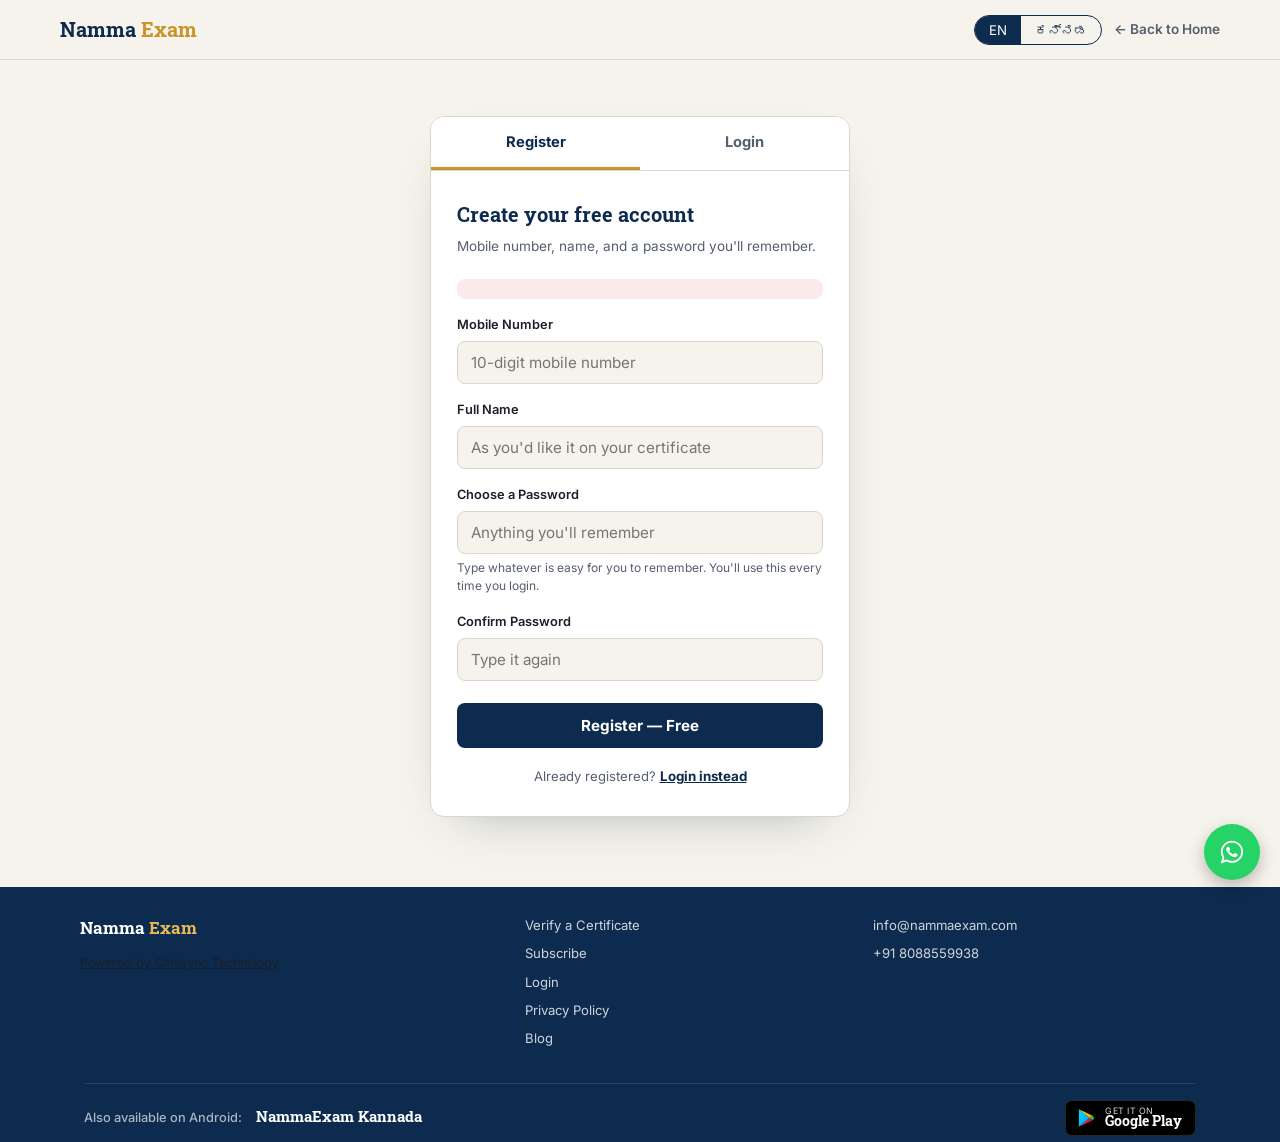
==== auth.html @ d2623f0a "Add files via upload" ====
<!DOCTYPE html>
<html lang="en" id="htmlRoot">
<head>
<meta charset="UTF-8">
<meta name="viewport" content="width=device-width, initial-scale=1.0">
<title>Namma Exam — Register / Login</title>
<link rel="icon" type="image/svg+xml" href="favicon.svg">
<link rel="preconnect" href="https://fonts.googleapis.com">
<link href="https://fonts.googleapis.com/css2?family=Roboto+Slab:wght@500;700&family=Inter:wght@400;500;600;700&family=Noto+Serif+Kannada:wght@600;700&family=Noto+Sans+Kannada:wght@400;500;600&display=swap" rel="stylesheet">
<style>
  :root{
    --navy:#0d2b4e; --navy-2:#14396b; --navy-soft:#eaf0f6;
    --gold:#c9942c; --gold-light:#e8b954;
    --paper:#f6f3ec; --ink:#1b1f2a; --ink-soft:#565f6e;
    --green:#1f7a4d; --green-soft:#e6f3ec;
    --red:#a33b3b; --red-soft:#fbeaea;
    --line:#dcd6c8; --radius:10px;
    --font-head-en:'Roboto Slab',serif; --font-body-en:'Inter',sans-serif;
    --font-head-kn:'Noto Serif Kannada',serif; --font-body-kn:'Noto Sans Kannada',sans-serif;
  }
  *{box-sizing:border-box; margin:0; padding:0;}
  body{ background:var(--paper); color:var(--ink); font-family:var(--font-body-en); line-height:1.55; min-height:100vh; }
  body.lang-kn{ font-family:var(--font-body-kn); }
  body.lang-kn h1,body.lang-kn h2,body.lang-kn .brand-name{ font-family:var(--font-head-kn); }
  h1,h2{ font-family:var(--font-head-en); color:var(--navy); }
  a{ color:inherit; text-decoration:none; }
  .wrap{ max-width:1160px; margin:0 auto; padding:0 24px; }
  button,input{ font-family:inherit; }

  header{ background:var(--paper); border-bottom:1px solid var(--line); }
  .header-inner{ display:flex; align-items:center; justify-content:space-between; padding:14px 0; }
  .brand-name{ font-family:var(--font-head-en); font-size:1.25rem; font-weight:700; color:var(--navy); }
  .brand-name span{ color:var(--gold); }
  .header-actions{ display:flex; align-items:center; gap:12px; }
  .lang-toggle{ display:flex; border:1.5px solid var(--navy); border-radius:999px; overflow:hidden; font-size:0.82rem; font-weight:600; }
  .lang-toggle button{ border:none; background:transparent; color:var(--navy); padding:6px 14px; cursor:pointer; }
  .lang-toggle button.active{ background:var(--navy); color:#fff; }
  .back-home{ font-size:0.85rem; color:var(--ink-soft); font-weight:600; }
  .back-home:hover{ color:var(--navy); }

  .auth-shell{ display:flex; justify-content:center; padding:56px 20px 70px; }
  .auth-card{ width:100%; max-width:420px; background:#fff; border:1px solid var(--line); border-radius:14px; box-shadow:0 20px 50px -30px rgba(13,43,78,0.4); overflow:hidden; }

  .tabs{ display:flex; border-bottom:1px solid var(--line); }
  .tab{ flex:1; text-align:center; padding:16px 0; font-weight:700; font-size:0.92rem; color:var(--ink-soft); cursor:pointer; background:#fff; border:none; border-bottom:3px solid transparent; }
  .tab.active{ color:var(--navy); border-bottom-color:var(--gold); }

  .panel{ padding:28px 26px 30px; display:none; }
  .panel.active{ display:block; }
  .panel h1{ font-size:1.25rem; margin-bottom:6px; }
  .panel .sub{ font-size:0.85rem; color:var(--ink-soft); margin-bottom:22px; }

  .field{ margin-bottom:16px; }
  .field label{ display:block; font-size:0.8rem; font-weight:600; color:var(--ink); margin-bottom:6px; }
  .field input{
    width:100%; padding:11px 13px; border:1.5px solid var(--line); border-radius:8px;
    font-size:0.95rem; color:var(--ink); background:var(--paper);
  }
  .field input:focus{ outline:none; border-color:var(--navy); background:#fff; }
  .hint{ font-size:0.75rem; color:var(--ink-soft); margin-top:5px; }

  .btn-primary{
    width:100%; background:var(--navy); color:#fff; font-weight:700; border:none;
    padding:13px; border-radius:8px; font-size:0.95rem; cursor:pointer; margin-top:6px;
  }
  .btn-primary:hover{ background:var(--navy-2); }
  .btn-primary:disabled{ opacity:0.6; cursor:not-allowed; }

  .msg{ font-size:0.85rem; padding:10px 12px; border-radius:8px; margin-bottom:16px; display:none; }
  .msg.error{ background:var(--red-soft); color:var(--red); display:block; }
  .msg.info{ background:var(--navy-soft); color:var(--navy); display:block; }

  .switcher{ text-align:center; font-size:0.82rem; color:var(--ink-soft); margin-top:18px; }
  .switcher button{ background:none; border:none; color:var(--navy); font-weight:700; cursor:pointer; text-decoration:underline; }

  /* Code reveal card */
  .code-reveal{ display:none; }
  .code-reveal.show{ display:block; }
  .code-box{
    background:var(--navy); color:#fff; border-radius:10px; padding:22px; text-align:center;
    margin-bottom:18px; position:relative; overflow:hidden;
  }
  .code-box .lbl{ font-size:0.72rem; letter-spacing:0.08em; text-transform:uppercase; color:var(--gold-light); font-weight:700; margin-bottom:8px; }
  .code-box .code{ font-family:var(--font-head-en); font-size:2rem; font-weight:700; letter-spacing:0.12em; margin-bottom:10px; }
  .code-box .copy-btn{
    background:rgba(255,255,255,0.15); border:1px solid rgba(255,255,255,0.4); color:#fff;
    padding:6px 14px; border-radius:999px; font-size:0.78rem; cursor:pointer; font-weight:600;
  }
  .code-box .copy-btn:hover{ background:rgba(255,255,255,0.25); }
  .save-warning{ font-size:0.82rem; color:var(--red); background:var(--red-soft); padding:10px 12px; border-radius:8px; margin-bottom:18px; font-weight:600; }

  @media (max-width:520px){ .code-box .code{ font-size:1.5rem; letter-spacing:0.08em; } }

  /* ===== Shared footer + WhatsApp button (site-wide component) ===== */
  .site-footer{ background:var(--navy); }
  .footer-grid{ display:grid; grid-template-columns:1.3fr 1fr 1fr; gap:20px; padding:28px 20px; max-width:1160px; margin:0 auto; }
  .footer-col{ display:flex; flex-direction:column; gap:8px; font-size:0.82rem; }
  .footer-col a{ color:rgba(255,255,255,0.8); text-decoration:none; }
  .footer-col a:hover{ color:#fff; }
  .footer-brand-name{ font-family:var(--font-head-en); font-weight:700; font-size:1.05rem; color:#fff; margin-bottom:4px; }
  .footer-brand-name span{ color:var(--gold-light); }
  .footer-powered{ font-size:0.78rem; text-decoration:underline; }
  #whatsapp-container{ position:fixed; bottom:20px; right:20px; z-index:60; }
  .wa-float{ display:flex; align-items:center; justify-content:center; width:56px; height:56px; background:#25D366; border-radius:50%; box-shadow:0 6px 16px rgba(0,0,0,0.25); transition:transform 0.15s ease; }
  .wa-float:hover{ transform:scale(1.08); }
  @media (max-width:640px){ .footer-grid{ grid-template-columns:1fr; } }
</style>
</head>
<body>

<header>
  <div class="wrap header-inner">
    <div class="brand-name">Namma <span>Exam</span></div>
    <div class="header-actions">
      <div class="lang-toggle">
        <button id="btn-en" data-lang="en" class="active" onclick="setLang('en')">EN</button>
        <button id="btn-kn" data-lang="kn" onclick="setLang('kn')">ಕನ್ನಡ</button>
      </div>
      <a href="index.html" class="back-home" data-en="← Back to Home" data-kn="← ಮುಖಪುಟಕ್ಕೆ ಹಿಂತಿರುಗಿ">← Back to Home</a>
    </div>
  </div>
</header>

<div class="auth-shell">
  <div class="auth-card">
    <div class="tabs">
      <button class="tab active" id="tab-register" onclick="switchTab('register')" data-en="Register" data-kn="ನೋಂದಣಿ">Register</button>
      <button class="tab" id="tab-login" onclick="switchTab('login')" data-en="Login" data-kn="ಲಾಗಿನ್">Login</button>
    </div>

    <!-- REGISTER PANEL -->
    <div class="panel active" id="panel-register">
      <div id="register-form-view">
        <h1 data-en="Create your free account" data-kn="ನಿಮ್ಮ ಉಚಿತ ಖಾತೆ ರಚಿಸಿ">Create your free account</h1>
        <p class="sub" data-en="Mobile number, name, and a password you'll remember." data-kn="ಮೊಬೈಲ್ ಸಂಖ್ಯೆ, ಹೆಸರು, ಮತ್ತು ನೀವು ನೆನಪಿಡುವ ಪಾಸ್‌ವರ್ಡ್.">Mobile number, name, and a password you'll remember.</p>

        <div class="msg error" id="register-error"></div>

        <div class="field">
          <label data-en="Mobile Number" data-kn="ಮೊಬೈಲ್ ಸಂಖ್ಯೆ">Mobile Number</label>
          <input type="tel" id="reg-mobile" placeholder="10-digit mobile number" maxlength="10" inputmode="numeric">
        </div>
        <div class="field">
          <label data-en="Full Name" data-kn="ಪೂರ್ಣ ಹೆಸರು">Full Name</label>
          <input type="text" id="reg-name" placeholder="As you'd like it on your certificate">
        </div>
        <div class="field">
          <label data-en="Choose a Password" data-kn="ಪಾಸ್‌ವರ್ಡ್ ಆಯ್ಕೆಮಾಡಿ">Choose a Password</label>
          <input type="password" id="reg-pin" placeholder="Anything you'll remember">
          <div class="hint" data-en="Type whatever is easy for you to remember. You'll use this every time you login." data-kn="ನೆನಪಿಡಲು ಸುಲಭವಾದುದನ್ನು ಟೈಪ್ ಮಾಡಿ. ಪ್ರತಿ ಬಾರಿ ಲಾಗಿನ್‌ಗೆ ಇದೇ ಬಳಸುತ್ತೀರಿ.">Type whatever is easy for you to remember. You'll use this every time you login.</div>
        </div>
        <div class="field">
          <label data-en="Confirm Password" data-kn="ಪಾಸ್‌ವರ್ಡ್ ದೃಢೀಕರಿಸಿ">Confirm Password</label>
          <input type="password" id="reg-pin-confirm" placeholder="Type it again">
        </div>

        <button class="btn-primary" id="register-btn" onclick="doRegister()" data-en="Register — Free" data-kn="ನೋಂದಣಿ — ಉಚಿತ">Register — Free</button>

        <div class="switcher">
          <span data-en="Already registered?" data-kn="ಈಗಾಗಲೇ ನೋಂದಾಯಿಸಿದ್ದೀರಾ?">Already registered?</span>
          <button onclick="switchTab('login')" data-en="Login instead" data-kn="ಬದಲಿಗೆ ಲಾಗಿನ್ ಮಾಡಿ">Login instead</button>
        </div>
      </div>

      <!-- Shown after successful registration -->
      <div class="code-reveal" id="code-reveal">
        <h1 data-en="You're all set!" data-kn="ನೀವು ಸಿದ್ಧರಾಗಿದ್ದೀರಿ!">You're all set!</h1>
        <p class="sub" data-en="Your account is ready. Use your mobile number and the password you chose to login anytime." data-kn="ನಿಮ್ಮ ಖಾತೆ ಸಿದ್ಧವಾಗಿದೆ. ಯಾವಾಗ ಬೇಕಾದರೂ ಲಾಗಿನ್ ಮಾಡಲು ನಿಮ್ಮ ಮೊಬೈಲ್ ಸಂಖ್ಯೆ ಮತ್ತು ಆಯ್ಕೆಮಾಡಿದ ಪಾಸ್‌ವರ್ಡ್ ಬಳಸಿ.">Your account is ready. Use your mobile number and the password you chose to login anytime.</p>
        <button class="btn-primary" onclick="goToDashboard()" data-en="Continue to Dashboard" data-kn="ಡ್ಯಾಶ್‌ಬೋರ್ಡ್‌ಗೆ ಮುಂದುವರಿಸಿ">Continue to Dashboard</button>
      </div>
    </div>

    <!-- LOGIN PANEL -->
    <div class="panel" id="panel-login">
      <h1 data-en="Welcome back" data-kn="ಮತ್ತೆ ಸ್ವಾಗತ">Welcome back</h1>
      <p class="sub" data-en="Login with your mobile number and password." data-kn="ನಿಮ್ಮ ಮೊಬೈಲ್ ಸಂಖ್ಯೆ ಮತ್ತು ಪಾಸ್‌ವರ್ಡ್‌ನೊಂದಿಗೆ ಲಾಗಿನ್ ಮಾಡಿ.">Login with your mobile number and password.</p>

      <div class="msg error" id="login-error"></div>

      <div class="field">
        <label data-en="Mobile Number" data-kn="ಮೊಬೈಲ್ ಸಂಖ್ಯೆ">Mobile Number</label>
        <input type="tel" id="login-mobile" placeholder="10-digit mobile number" maxlength="10" inputmode="numeric">
      </div>
      <div class="field">
        <label data-en="Password" data-kn="ಪಾಸ್‌ವರ್ಡ್">Password</label>
        <input type="password" id="login-code" placeholder="Your password">
        <div class="hint" data-en="Forgot your password? Message us on WhatsApp from the home page." data-kn="ಪಾಸ್‌ವರ್ಡ್ ಮರೆತಿರಾ? ಮುಖಪುಟದಿಂದ ವಾಟ್ಸಾಪ್‌ನಲ್ಲಿ ನಮಗೆ ಸಂದೇಶ ಕಳುಹಿಸಿ.">Forgot your password? Message us on WhatsApp from the home page.</div>
      </div>

      <button class="btn-primary" id="login-btn" onclick="doLogin()" data-en="Login" data-kn="ಲಾಗಿನ್">Login</button>

      <div class="switcher">
        <span data-en="New here?" data-kn="ಇಲ್ಲಿ ಹೊಸಬರೇ?">New here?</span>
        <button onclick="switchTab('register')" data-en="Register instead" data-kn="ಬದಲಿಗೆ ನೋಂದಾಯಿಸಿ">Register instead</button>
      </div>
    </div>
  </div>
</div>

<footer class="site-footer">
  <div id="site-footer"></div>
</footer>
<div id="whatsapp-container"></div>

<script src="assets/app.js"></script>
<script src="shared.js"></script>
<script>
  /* v2's layout and CSS above are untouched. Only the wiring is v3:
     api() instead of the Supabase SDK, and the shared language system so a
     choice made here follows the student to every other page. */

  window.switchTab = function (which) {
    document.getElementById('tab-register').classList.toggle('active', which === 'register');
    document.getElementById('tab-login').classList.toggle('active', which === 'login');
    document.getElementById('panel-register').classList.toggle('active', which === 'register');
    document.getElementById('panel-login').classList.toggle('active', which === 'login');
  };

  function showError(id, msg) {
    const el = document.getElementById(id);
    el.textContent = msg; el.style.display = 'block';
  }
  function hideError(id) { document.getElementById(id).style.display = 'none'; }

  function busy(id, on, label) {
    const b = document.getElementById(id);
    b.disabled = on;
    if (on) { b.dataset.old = b.textContent; b.textContent = label; }
    else if (b.dataset.old) { b.textContent = b.dataset.old; }
  }

  // back to the exam they were sent here from, if there was one
  function destination() {
    const next = new URLSearchParams(location.search).get('next');
    return next && /^[a-z0-9._%-]+\.html(\?[^"']*)?$/i.test(next) ? next : 'dashboard.html';
  }

  window.doRegister = async function () {
    hideError('register-error');
    const mobile = document.getElementById('reg-mobile').value.trim();
    const name   = document.getElementById('reg-name').value.trim();
    const pw     = document.getElementById('reg-pin').value;
    const pw2    = document.getElementById('reg-pin-confirm').value;

    if (!/^\d{10}$/.test(mobile)) return showError('register-error', errorText('INVALID_MOBILE'));
    if (!name)                     return showError('register-error', errorText('NAME_REQUIRED'));
    if (pw.length < 4)             return showError('register-error', errorText('PASSWORD_TOO_SHORT'));
    if (pw !== pw2)                return showError('register-error', 'Password and Confirm Password do not match.');

    busy('register-btn', true, 'Please wait...');
    try {
      const d = await api('register_student', { p_mobile: mobile, p_name: name, p_password: pw });
      if (d && d.alreadyRegistered) {
        showError('register-error', 'This number is already registered. Please use Login instead.');
        return;
      }
      if (!d || d.success !== true) return showError('register-error', errorText(d && d.error));
      Session.set(d.mobile, d.name);
      // v2's success screen, kept
      document.getElementById('register-form-view').style.display = 'none';
      document.getElementById('code-reveal').classList.add('show');
    } catch (e) {
      showError('register-error', errorText(e.message));
    } finally {
      busy('register-btn', false);
    }
  };

  window.goToDashboard = function () { location.href = destination(); };

  window.doLogin = async function () {
    hideError('login-error');
    const mobile = document.getElementById('login-mobile').value.trim();
    const pw     = document.getElementById('login-code').value;

    if (!/^\d{10}$/.test(mobile)) return showError('login-error', errorText('INVALID_MOBILE'));
    if (!pw)                       return showError('login-error', 'Please enter your password.');

    busy('login-btn', true, 'Please wait...');
    try {
      const d = await api('login_student', { p_mobile: mobile, p_password: pw });
      if (!d || d.success !== true) {
        // the backend says how long a locked account must wait
        if (d && d.error === 'ACCOUNT_LOCKED' && d.retryAfterSeconds) {
          const mins = Math.ceil(d.retryAfterSeconds / 60);
          return showError('login-error', 'Too many wrong tries. Try again in ' + mins + ' minute(s).');
        }
        return showError('login-error', errorText(d && d.error));
      }
      Session.set(d.mobile, d.name);
      location.href = destination();
    } catch (e) {
      showError('login-error', errorText(e.message));
    } finally {
      busy('login-btn', false);
    }
  };

  if (new URLSearchParams(location.search).get('tab') === 'login') switchTab('login');
  if (Session.get().mobile) location.replace('dashboard.html');

  renderFooter('site-footer');
  renderWhatsAppButton('whatsapp-container', 'auth');
  applyLang();
  startPromo();
</script>

</body>
</html>
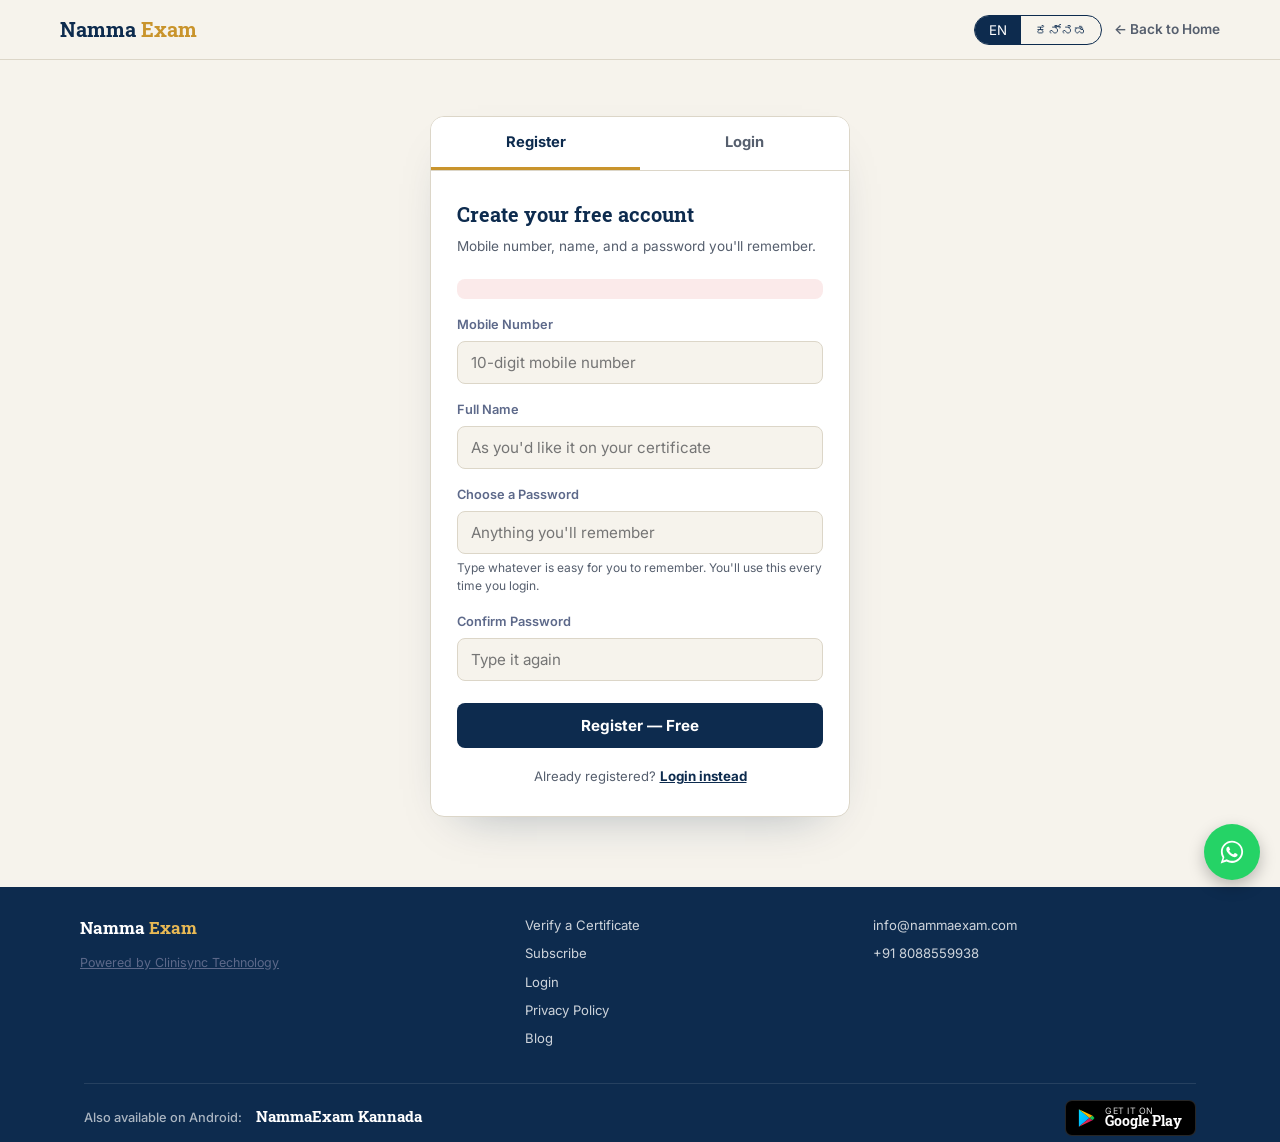
==== commit 99429b5f: "Update auth.html" ====
--- a/auth.html
+++ b/auth.html
@@ -11,7 +11,7 @@
   :root{
     --navy:#0d2b4e; --navy-2:#14396b; --navy-soft:#eaf0f6;
     --gold:#c9942c; --gold-light:#e8b954;
-    --paper:#f6f3ec; --ink:#1b1f2a; --ink-soft:#565f6e;
+    --paper:#f6f3ec; --ink:#5d698a; --ink-soft:#565f6e;
     --green:#1f7a4d; --green-soft:#e6f3ec;
     --red:#a33b3b; --red-soft:#fbeaea;
     --line:#dcd6c8; --radius:10px;
@@ -306,4 +306,4 @@
 </script>
 
 </body>
-</html>+</html>
